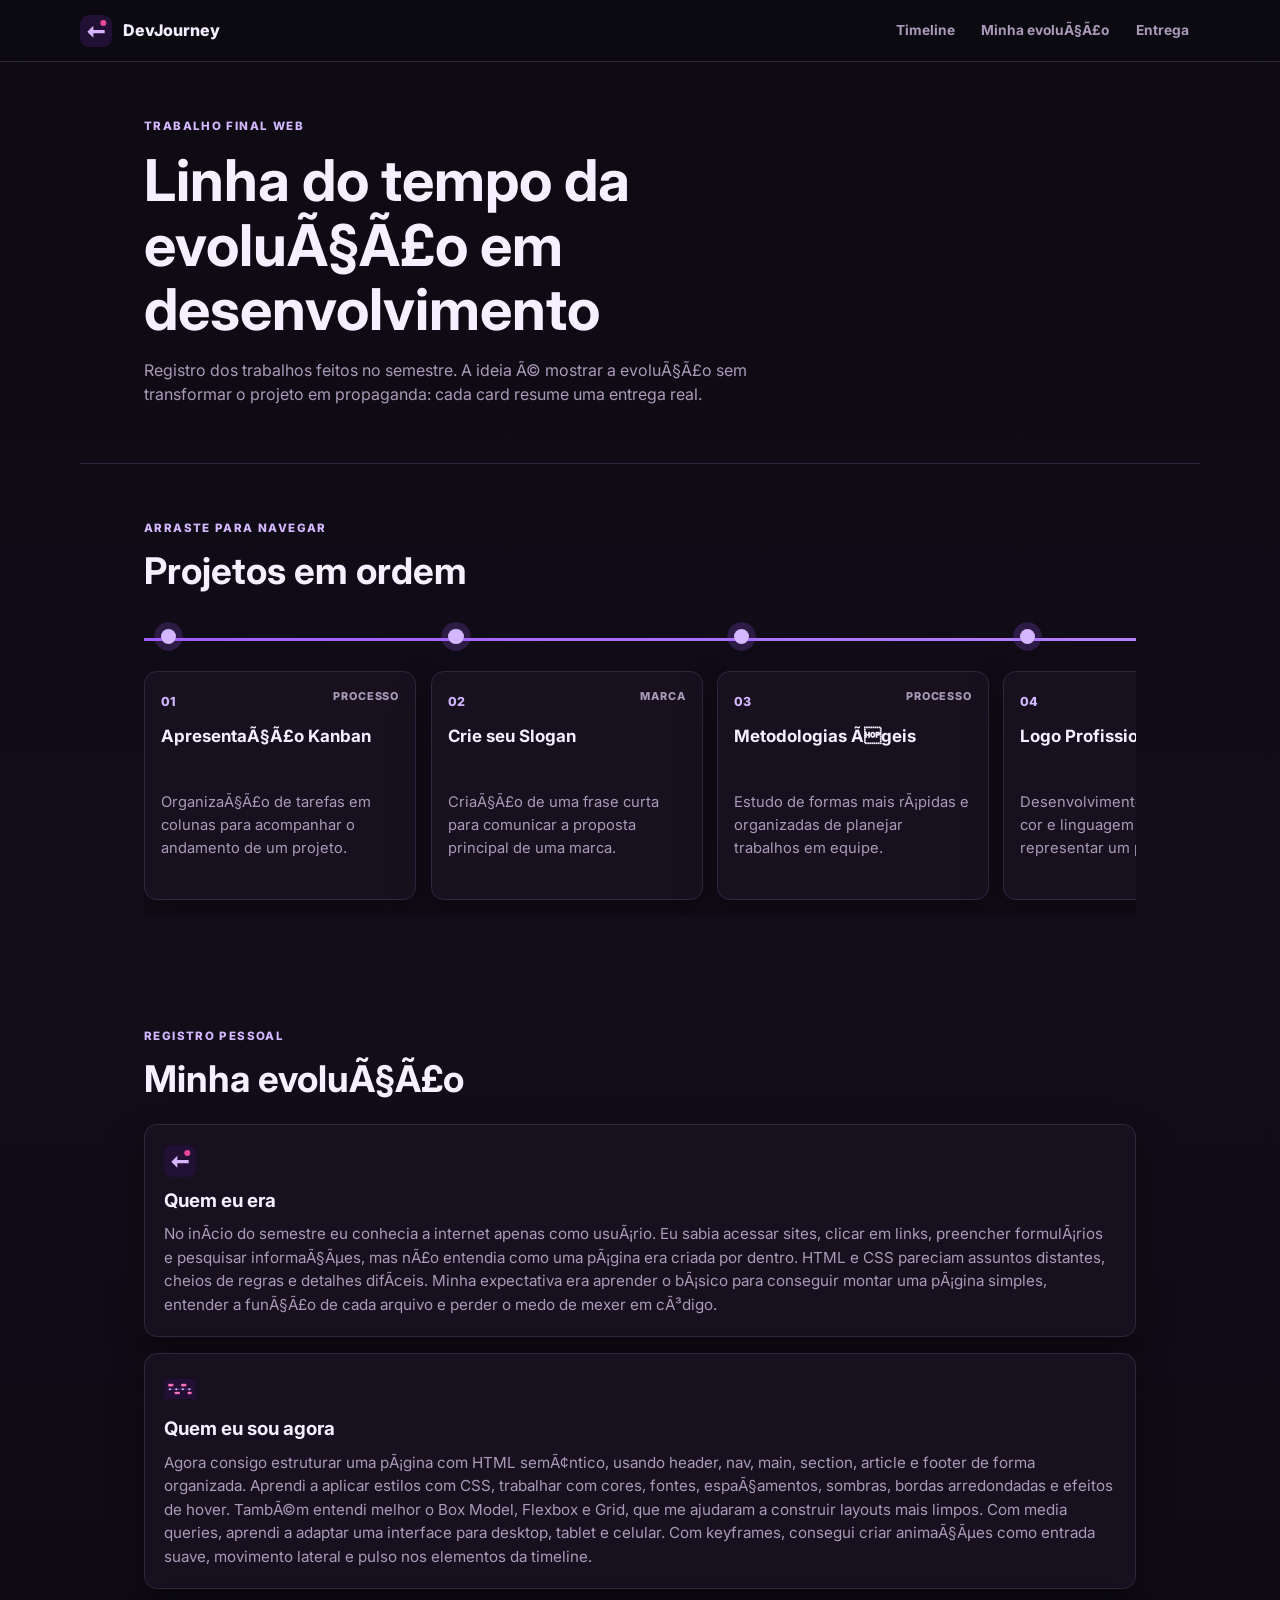
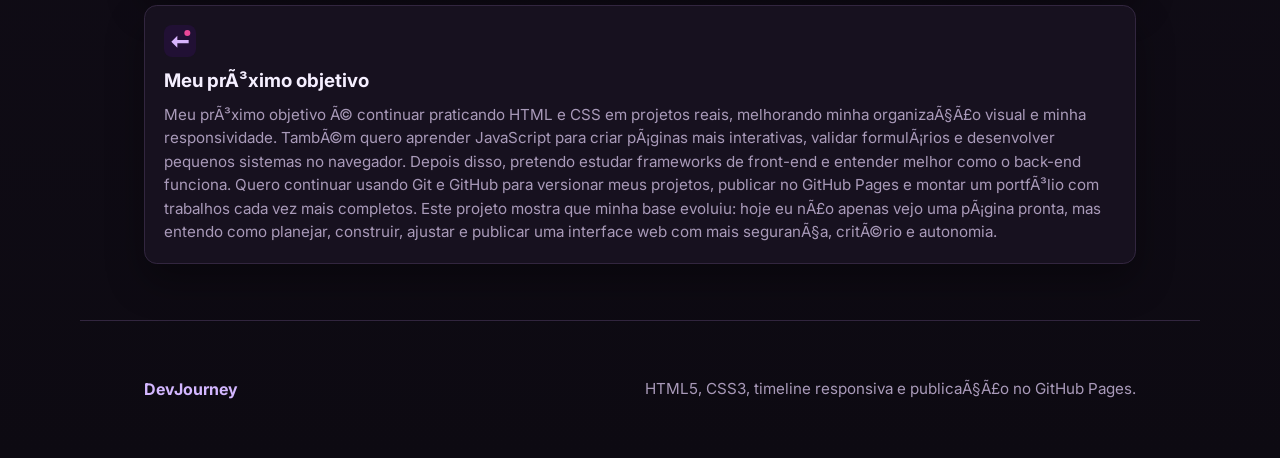
==== index.html @ 275f8f78 "Primeiro commit. Outros 25+ commits foram perdidos por problemas com repositório anterior." ====
﻿<!DOCTYPE html>
<html lang="pt-BR">
<head>
  <meta charset="UTF-8">
  <meta name="viewport" content="width=device-width, initial-scale=1.0">
  <title>DevJourney | Linha do Tempo</title>
  <link rel="icon" href="images/logo.svg">
  <link rel="preconnect" href="https://fonts.googleapis.com">
  <link rel="preconnect" href="https://fonts.gstatic.com" crossorigin>
  <link href="https://fonts.googleapis.com/css2?family=Inter:wght@400;500;600;700;800&display=swap" rel="stylesheet">
  <link rel="stylesheet" href="style.css">
</head>
<body>
  <header class="topo" id="inicio">
    <a class="marca" href="#inicio">
      <img src="images/logo.svg" alt="">
      <span>DevJourney</span>
    </a>

    <nav>
      <a href="#timeline">Timeline</a>
      <a href="#evolucao">Minha evoluÃ§Ã£o</a>
      <a href="#entrega">Entrega</a>
    </nav>
  </header>

  <main>
    <section class="abertura">
      <div>
        <p class="selo">Trabalho Final Web</p>
        <h1>Linha do tempo da evoluÃ§Ã£o em desenvolvimento</h1>
        <p>
          Registro dos trabalhos feitos no semestre. A ideia Ã© mostrar a evoluÃ§Ã£o
          sem transformar o projeto em propaganda: cada card resume uma entrega real.
        </p>
      </div>
    </section>

    <section id="timeline" class="secao">
      <div class="cabecalho-secao">
        <p class="selo">arraste para navegar</p>
        <h2>Projetos em ordem</h2>
      </div>

      <div class="trilha" aria-label="Linha do tempo do semestre">
        <article class="marco"><span>01</span><small>processo</small><h3>ApresentaÃ§Ã£o Kanban</h3><p>OrganizaÃ§Ã£o de tarefas em colunas para acompanhar o andamento de um projeto.</p></article>
        <article class="marco"><span>02</span><small>marca</small><h3>Crie seu Slogan</h3><p>CriaÃ§Ã£o de uma frase curta para comunicar a proposta principal de uma marca.</p></article>
        <article class="marco"><span>03</span><small>processo</small><h3>Metodologias Ãgeis</h3><p>Estudo de formas mais rÃ¡pidas e organizadas de planejar trabalhos em equipe.</p></article>
        <article class="marco"><span>04</span><small>identidade</small><h3>Logo Profissional</h3><p>Desenvolvimento de sÃ­mbolo, cor e linguagem visual para representar um projeto.</p></article>
        <article class="marco"><span>05</span><small>figma</small><h3>ApresentaÃ§Ã£o Figma</h3><p>ApresentaÃ§Ã£o do layout criado no Figma e das principais decisÃµes visuais.</p></article>
        <article class="marco"><span>06</span><small>protÃ³tipo</small><h3>ProtÃ³tipo de Alta Fidelidade</h3><p>CriaÃ§Ã£o de telas prÃ³ximas do resultado final, com visual e navegaÃ§Ã£o definidos.</p></article>
        <article class="marco"><span>07</span><small>html</small><h3>Primeira PÃ¡gina HTML</h3><p>Primeira estrutura de pÃ¡gina usando tags, textos, links e organizaÃ§Ã£o semÃ¢ntica.</p></article>
        <article class="marco"><span>08</span><small>css</small><h3>PÃ¡gina HTML & CSS</h3><p>AplicaÃ§Ã£o de estilos para transformar uma estrutura simples em interface visual.</p></article>
        <article class="marco"><span>09</span><small>git</small><h3>Versionamento HTML & CSS</h3><p>Uso de Git e GitHub para salvar versÃµes, organizar alteraÃ§Ãµes e publicar cÃ³digo.</p></article>
        <article class="marco"><span>10</span><small>layout</small><h3>Flexbox e Grid</h3><p>ConstruÃ§Ã£o de layouts com alinhamento, colunas, linhas e distribuiÃ§Ã£o de elementos.</p></article>
        <article class="marco"><span>11</span><small>animaÃ§Ã£o</small><h3>IntroduÃ§Ã£o aos Keyframes</h3><p>Primeiras animaÃ§Ãµes em CSS, controlando movimento e mudanÃ§a de estado.</p></article>
        <article class="marco"><span>12</span><small>animaÃ§Ã£o</small><h3>Keyframes 2</h3><p>Aprofundamento das animaÃ§Ãµes para deixar a interface mais dinÃ¢mica.</p></article>
        <article class="marco destaque"><span>13</span><small>responsivo</small><h3>Google Fonts, VariÃ¡veis CSS e Media Queries</h3><p>Projeto responsivo com fontes externas, variÃ¡veis de cor e adaptaÃ§Ã£o para telas diferentes.</p></article>
        <article class="marco"><span>14</span><small>prÃ¡tica</small><h3>Projeto Complementar HTML e CSS</h3><p>PrÃ¡tica extra para reforÃ§ar estrutura, organizaÃ§Ã£o visual e responsividade.</p></article>
        <article class="marco"><span>15</span><small>grupo</small><h3>Viagem dos Sonhos</h3><p>Site em equipe com pÃ¡ginas integradas, branches, GitHub e publicaÃ§Ã£o online.</p></article>
        <article class="marco"><span>16</span><small>ux/ui</small><h3>App de MÃºsica</h3><p>ProtÃ³tipo de baixa fidelidade com telas, fluxo de navegaÃ§Ã£o e identidade visual.</p></article>
        <article class="marco"><span>17</span><small>cliente</small><h3>PÃ¡gina do Cliente</h3><p>CriaÃ§Ã£o de uma pÃ¡gina pensando na identidade visual e na necessidade de um cliente.</p></article>
      </div>
    </section>

    <section id="evolucao" class="secao">
      <div class="cabecalho-secao">
        <p class="selo">registro pessoal</p>
        <h2>Minha evoluÃ§Ã£o</h2>
      </div>

      <div class="evolucao">
        <article>
          <img src="images/logo.svg" alt="">
          <h3>Quem eu era</h3>
          <p>
            No inÃ­cio do semestre eu conhecia a internet apenas como usuÃ¡rio. Eu sabia acessar sites,
            clicar em links, preencher formulÃ¡rios e pesquisar informaÃ§Ãµes, mas nÃ£o entendia como uma
            pÃ¡gina era criada por dentro. HTML e CSS pareciam assuntos distantes, cheios de regras e
            detalhes difÃ­ceis. Minha expectativa era aprender o bÃ¡sico para conseguir montar uma pÃ¡gina
            simples, entender a funÃ§Ã£o de cada arquivo e perder o medo de mexer em cÃ³digo.
          </p>
        </article>

        <article>
          <img src="images/timeline.svg" alt="">
          <h3>Quem eu sou agora</h3>
          <p>
            Agora consigo estruturar uma pÃ¡gina com HTML semÃ¢ntico, usando header, nav, main, section,
            article e footer de forma organizada. Aprendi a aplicar estilos com CSS, trabalhar com cores,
            fontes, espaÃ§amentos, sombras, bordas arredondadas e efeitos de hover. TambÃ©m entendi melhor
            o Box Model, Flexbox e Grid, que me ajudaram a construir layouts mais limpos. Com media queries,
            aprendi a adaptar uma interface para desktop, tablet e celular. Com keyframes, consegui criar
            animaÃ§Ãµes como entrada suave, movimento lateral e pulso nos elementos da timeline.
          </p>
        </article>

        <article>
          <img src="images/logo.svg" alt="">
          <h3>Meu prÃ³ximo objetivo</h3>
          <p>
            Meu prÃ³ximo objetivo Ã© continuar praticando HTML e CSS em projetos reais, melhorando minha
            organizaÃ§Ã£o visual e minha responsividade. TambÃ©m quero aprender JavaScript para criar pÃ¡ginas
            mais interativas, validar formulÃ¡rios e desenvolver pequenos sistemas no navegador. Depois
            disso, pretendo estudar frameworks de front-end e entender melhor como o back-end funciona.
            Quero continuar usando Git e GitHub para versionar meus projetos, publicar no GitHub Pages e
            montar um portfÃ³lio com trabalhos cada vez mais completos. Este projeto mostra que minha base
            evoluiu: hoje eu nÃ£o apenas vejo uma pÃ¡gina pronta, mas entendo como planejar, construir,
            ajustar e publicar uma interface web com mais seguranÃ§a, critÃ©rio e autonomia.
          </p>
        </article>
      </div>
    </section>
  </main>

  <footer id="entrega">
    <strong>DevJourney</strong>
    <span>HTML5, CSS3, timeline responsiva e publicaÃ§Ã£o no GitHub Pages.</span>
  </footer>
</body>
</html>
---- style.css ----
:root {
  --fundo: #0d0a12;
  --painel: #17111f;
  --painel-2: #1f1729;
  --borda: #32263f;
  --texto: #f5efff;
  --fraco: #a99ab9;
  --roxo: #9f5cff;
  --lilas: #d3b7ff;
  --rosa: #d94c91;
  --sombra: 0 18px 38px #00000055;
  --largura: 1120px;
}

* {
  box-sizing: border-box;
  margin: 0;
  padding: 0;
}

html {
  scroll-behavior: smooth;
}

body {
  background: linear-gradient(180deg, #0d0a12, #120d19 45%, #0d0a12);
  color: var(--texto);
  font-family: Inter, Arial, sans-serif;
  line-height: 1.55;
}

img {
  display: block;
  max-width: 100%;
}

a {
  color: inherit;
  text-decoration: none;
}

.topo {
  position: sticky;
  top: 0;
  z-index: 20;
  display: flex;
  justify-content: space-between;
  align-items: center;
  gap: 1rem;
  padding: .8rem max(5vw, calc((100vw - var(--largura)) / 2));
  background: #0d0a12e6;
  border-bottom: 1px solid var(--borda);
  backdrop-filter: blur(12px);
}

.marca,
nav {
  display: flex;
  align-items: center;
}

.marca {
  gap: .7rem;
  font-weight: 800;
}

.marca img {
  width: 2rem;
  border-radius: .55rem;
}

nav {
  gap: .25rem;
}

nav a {
  color: var(--fraco);
  font-size: .86rem;
  font-weight: 700;
  padding: .45rem .7rem;
  border-radius: .55rem;
}

nav a:hover {
  color: var(--texto);
  background: var(--painel-2);
}

.abertura,
.secao,
footer {
  max-width: var(--largura);
  margin: 0 auto;
  padding: 3.5rem 5vw;
}

.abertura {
  border-bottom: 1px solid var(--borda);
}

.selo {
  color: var(--lilas);
  font-size: .72rem;
  font-weight: 800;
  letter-spacing: .12em;
  text-transform: uppercase;
  margin-bottom: .75rem;
}

h1,
h2,
h3 {
  line-height: 1.12;
}

h1 {
  max-width: 14ch;
  font-size: clamp(2rem, 4.5vw, 3.6rem);
  margin-bottom: 1rem;
  animation: entrar-lado .65s ease both;
}

h2 {
  font-size: clamp(1.6rem, 3vw, 2.3rem);
}

.abertura p:not(.selo) {
  max-width: 40rem;
  color: var(--fraco);
  animation: entrar-baixo .7s ease .1s both;
}

.cabecalho-secao {
  margin-bottom: 1.6rem;
}

.trilha {
  --cards: 17;
  --card: 17rem;
  --gap: .9rem;
  position: relative;
  display: grid;
  grid-auto-flow: column;
  grid-auto-columns: var(--card);
  gap: var(--gap);
  overflow-x: auto;
  padding: 3.4rem .2rem 1rem;
  scroll-snap-type: x mandatory;
  scrollbar-color: var(--roxo) #21182b;
}

.trilha::before {
  content: "";
  position: absolute;
  top: 1.35rem;
  left: 0;
  width: calc(var(--cards) * var(--card) + (var(--cards) - 1) * var(--gap));
  height: 3px;
  border-radius: 99px;
  background: linear-gradient(90deg, var(--roxo), var(--lilas), var(--rosa));
  animation: revelar-linha 1s ease both;
}

.marco {
  position: relative;
  min-height: 13.5rem;
  padding: 1rem;
  background: var(--painel);
  border: 1px solid var(--borda);
  border-radius: .8rem;
  box-shadow: var(--sombra);
  scroll-snap-align: start;
  transition: transform .2s ease, border-color .2s ease, background .2s ease;
  animation: entrar-baixo .55s ease both;
}

.marco::before {
  content: "";
  position: absolute;
  top: -2.72rem;
  left: 1rem;
  width: .95rem;
  height: .95rem;
  border-radius: 50%;
  background: var(--lilas);
  box-shadow: 0 0 0 .42rem #9f5cff33;
  animation: pulso 2s ease-in-out infinite;
}

.marco:hover {
  transform: translateY(-.28rem);
  border-color: #68458f;
  background: var(--painel-2);
}

.marco span {
  color: var(--lilas);
  font-size: .78rem;
  font-weight: 800;
}

.marco small {
  float: right;
  color: var(--fraco);
  font-size: .68rem;
  font-weight: 800;
  letter-spacing: .08em;
  text-transform: uppercase;
}

.marco h3 {
  clear: both;
  min-height: 3.25rem;
  margin: .85rem 0 .8rem;
  font-size: 1.06rem;
}

.marco p {
  color: var(--fraco);
  font-size: .92rem;
}

.destaque {
  background: #231735;
  border-color: #68458f;
}

.evolucao {
  display: grid;
  gap: 1rem;
}

.evolucao article {
  background: var(--painel);
  border: 1px solid var(--borda);
  border-radius: .8rem;
  padding: 1.2rem;
  box-shadow: var(--sombra);
  transition: transform .2s ease, border-color .2s ease;
}

.evolucao article:hover {
  transform: translateY(-.25rem);
  border-color: #68458f;
}

.evolucao img {
  width: 2rem;
  height: 2rem;
  object-fit: contain;
  margin-bottom: .9rem;
}

.evolucao h3 {
  margin-bottom: .65rem;
}

.evolucao p,
footer span {
  color: var(--fraco);
  font-size: .95rem;
}

footer {
  display: flex;
  justify-content: space-between;
  gap: 1rem;
  border-top: 1px solid var(--borda);
}

footer strong {
  color: var(--lilas);
}

@keyframes entrar-baixo {
  from {
    opacity: 0;
    transform: translateY(.8rem);
  }
}

@keyframes entrar-lado {
  from {
    opacity: 0;
    transform: translateX(-1rem);
  }
}

@keyframes revelar-linha {
  from {
    transform: scaleX(0);
    transform-origin: left;
  }
}

@keyframes pulso {
  50% {
    box-shadow: 0 0 0 .72rem #9f5cff12;
  }
}

@media (max-width: 1023px) {
  .trilha {
    --card: 16rem;
  }
}

@media (max-width: 767px) {
  .topo {
    align-items: flex-start;
    flex-direction: column;
  }

  nav {
    flex-wrap: wrap;
  }

  .abertura,
  .secao,
  footer {
    padding: 2.8rem 5vw;
  }

  footer {
    flex-direction: column;
  }

  .trilha {
    --card: 82vw;
  }
}
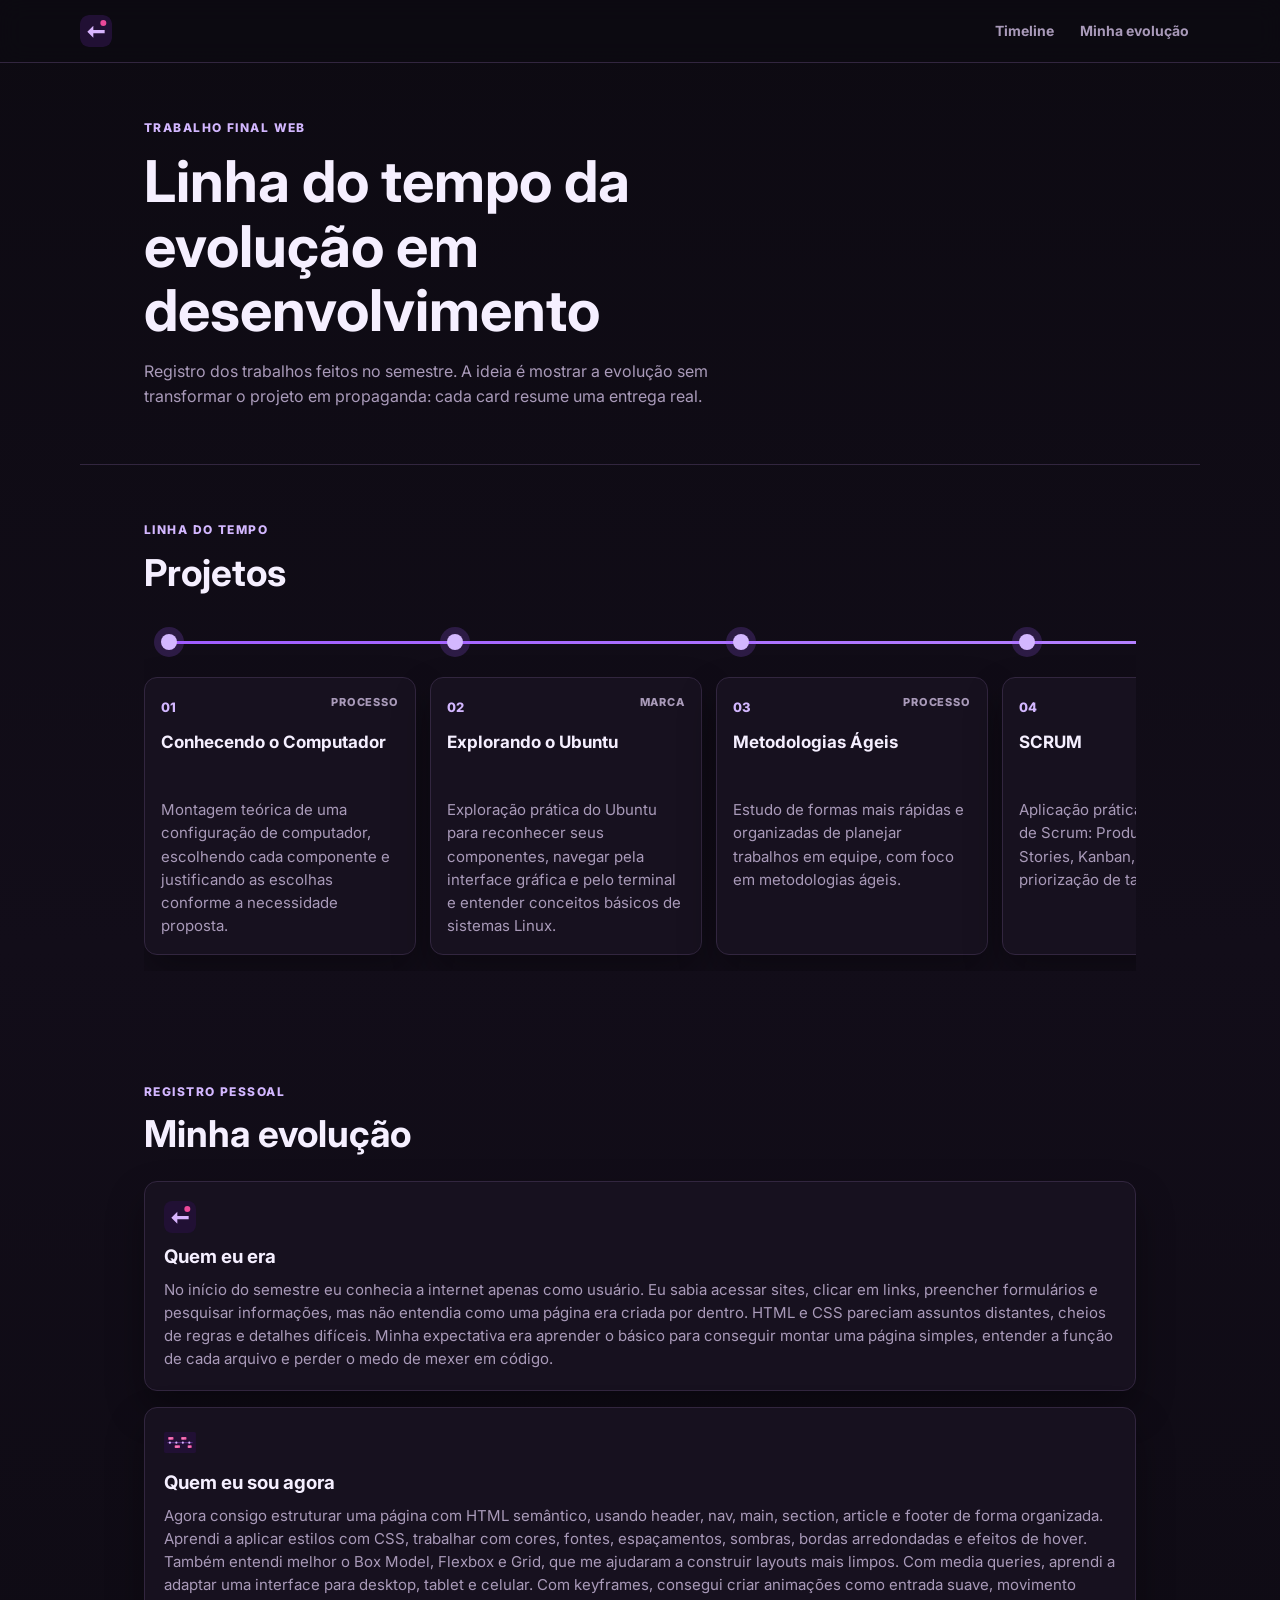
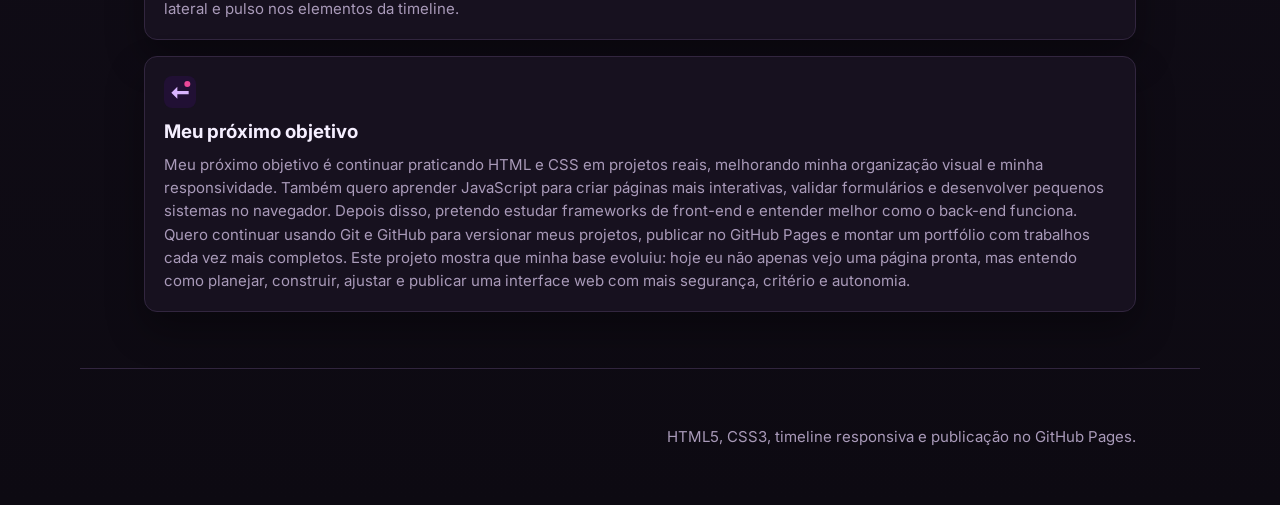
==== commit 3552e297: "first commit" ====
--- a/index.html
+++ b/index.html
@@ -1,122 +1,267 @@
-﻿<!DOCTYPE html>
+﻿<!doctype html>
 <html lang="pt-BR">
-<head>
-  <meta charset="UTF-8">
-  <meta name="viewport" content="width=device-width, initial-scale=1.0">
-  <title>DevJourney | Linha do Tempo</title>
-  <link rel="icon" href="images/logo.svg">
-  <link rel="preconnect" href="https://fonts.googleapis.com">
-  <link rel="preconnect" href="https://fonts.gstatic.com" crossorigin>
-  <link href="https://fonts.googleapis.com/css2?family=Inter:wght@400;500;600;700;800&display=swap" rel="stylesheet">
-  <link rel="stylesheet" href="style.css">
-</head>
-<body>
-  <header class="topo" id="inicio">
-    <a class="marca" href="#inicio">
-      <img src="images/logo.svg" alt="">
-      <span>DevJourney</span>
-    </a>
-
-    <nav>
-      <a href="#timeline">Timeline</a>
-      <a href="#evolucao">Minha evoluÃ§Ã£o</a>
-      <a href="#entrega">Entrega</a>
-    </nav>
-  </header>
-
-  <main>
-    <section class="abertura">
-      <div>
-        <p class="selo">Trabalho Final Web</p>
-        <h1>Linha do tempo da evoluÃ§Ã£o em desenvolvimento</h1>
-        <p>
-          Registro dos trabalhos feitos no semestre. A ideia Ã© mostrar a evoluÃ§Ã£o
-          sem transformar o projeto em propaganda: cada card resume uma entrega real.
-        </p>
-      </div>
-    </section>
-
-    <section id="timeline" class="secao">
-      <div class="cabecalho-secao">
-        <p class="selo">arraste para navegar</p>
-        <h2>Projetos em ordem</h2>
-      </div>
-
-      <div class="trilha" aria-label="Linha do tempo do semestre">
-        <article class="marco"><span>01</span><small>processo</small><h3>ApresentaÃ§Ã£o Kanban</h3><p>OrganizaÃ§Ã£o de tarefas em colunas para acompanhar o andamento de um projeto.</p></article>
-        <article class="marco"><span>02</span><small>marca</small><h3>Crie seu Slogan</h3><p>CriaÃ§Ã£o de uma frase curta para comunicar a proposta principal de uma marca.</p></article>
-        <article class="marco"><span>03</span><small>processo</small><h3>Metodologias Ãgeis</h3><p>Estudo de formas mais rÃ¡pidas e organizadas de planejar trabalhos em equipe.</p></article>
-        <article class="marco"><span>04</span><small>identidade</small><h3>Logo Profissional</h3><p>Desenvolvimento de sÃ­mbolo, cor e linguagem visual para representar um projeto.</p></article>
-        <article class="marco"><span>05</span><small>figma</small><h3>ApresentaÃ§Ã£o Figma</h3><p>ApresentaÃ§Ã£o do layout criado no Figma e das principais decisÃµes visuais.</p></article>
-        <article class="marco"><span>06</span><small>protÃ³tipo</small><h3>ProtÃ³tipo de Alta Fidelidade</h3><p>CriaÃ§Ã£o de telas prÃ³ximas do resultado final, com visual e navegaÃ§Ã£o definidos.</p></article>
-        <article class="marco"><span>07</span><small>html</small><h3>Primeira PÃ¡gina HTML</h3><p>Primeira estrutura de pÃ¡gina usando tags, textos, links e organizaÃ§Ã£o semÃ¢ntica.</p></article>
-        <article class="marco"><span>08</span><small>css</small><h3>PÃ¡gina HTML & CSS</h3><p>AplicaÃ§Ã£o de estilos para transformar uma estrutura simples em interface visual.</p></article>
-        <article class="marco"><span>09</span><small>git</small><h3>Versionamento HTML & CSS</h3><p>Uso de Git e GitHub para salvar versÃµes, organizar alteraÃ§Ãµes e publicar cÃ³digo.</p></article>
-        <article class="marco"><span>10</span><small>layout</small><h3>Flexbox e Grid</h3><p>ConstruÃ§Ã£o de layouts com alinhamento, colunas, linhas e distribuiÃ§Ã£o de elementos.</p></article>
-        <article class="marco"><span>11</span><small>animaÃ§Ã£o</small><h3>IntroduÃ§Ã£o aos Keyframes</h3><p>Primeiras animaÃ§Ãµes em CSS, controlando movimento e mudanÃ§a de estado.</p></article>
-        <article class="marco"><span>12</span><small>animaÃ§Ã£o</small><h3>Keyframes 2</h3><p>Aprofundamento das animaÃ§Ãµes para deixar a interface mais dinÃ¢mica.</p></article>
-        <article class="marco destaque"><span>13</span><small>responsivo</small><h3>Google Fonts, VariÃ¡veis CSS e Media Queries</h3><p>Projeto responsivo com fontes externas, variÃ¡veis de cor e adaptaÃ§Ã£o para telas diferentes.</p></article>
-        <article class="marco"><span>14</span><small>prÃ¡tica</small><h3>Projeto Complementar HTML e CSS</h3><p>PrÃ¡tica extra para reforÃ§ar estrutura, organizaÃ§Ã£o visual e responsividade.</p></article>
-        <article class="marco"><span>15</span><small>grupo</small><h3>Viagem dos Sonhos</h3><p>Site em equipe com pÃ¡ginas integradas, branches, GitHub e publicaÃ§Ã£o online.</p></article>
-        <article class="marco"><span>16</span><small>ux/ui</small><h3>App de MÃºsica</h3><p>ProtÃ³tipo de baixa fidelidade com telas, fluxo de navegaÃ§Ã£o e identidade visual.</p></article>
-        <article class="marco"><span>17</span><small>cliente</small><h3>PÃ¡gina do Cliente</h3><p>CriaÃ§Ã£o de uma pÃ¡gina pensando na identidade visual e na necessidade de um cliente.</p></article>
-      </div>
-    </section>
-
-    <section id="evolucao" class="secao">
-      <div class="cabecalho-secao">
-        <p class="selo">registro pessoal</p>
-        <h2>Minha evoluÃ§Ã£o</h2>
-      </div>
-
-      <div class="evolucao">
-        <article>
-          <img src="images/logo.svg" alt="">
-          <h3>Quem eu era</h3>
+  <head>
+    <meta charset="UTF-8" />
+    <meta name="viewport" content="width=device-width, initial-scale=1.0" />
+    <title>Linha do Tempo</title>
+    <link
+      href="https://fonts.googleapis.com/css2?family=Inter:wght@400;500;600;700;800&display=swap"
+      rel="stylesheet"
+    />
+    <link rel="stylesheet" href="style.css" />
+  </head>
+  <body>
+    <header class="barratopo" id="inicio">
+      <a class="logomarca" href="#inicio">
+        <img src="images/logo.svg" alt="" />
+        <span></span>
+      </a>
+
+      <nav class="navegacaotopo">
+        <a href="#timeline">Timeline</a>
+        <a href="#evolucao">Minha evolução</a>
+      </nav>
+    </header>
+
+    <main>
+      <section class="secaoabertura">
+        <div class="conteudoapertura">
+          <p class="etiqueta">Trabalho Final Web</p>
+          <h1>Linha do tempo da evolução em desenvolvimento</h1>
           <p>
-            No inÃ­cio do semestre eu conhecia a internet apenas como usuÃ¡rio. Eu sabia acessar sites,
-            clicar em links, preencher formulÃ¡rios e pesquisar informaÃ§Ãµes, mas nÃ£o entendia como uma
-            pÃ¡gina era criada por dentro. HTML e CSS pareciam assuntos distantes, cheios de regras e
-            detalhes difÃ­ceis. Minha expectativa era aprender o bÃ¡sico para conseguir montar uma pÃ¡gina
-            simples, entender a funÃ§Ã£o de cada arquivo e perder o medo de mexer em cÃ³digo.
+            Registro dos trabalhos feitos no semestre. A ideia é mostrar a
+            evolução sem transformar o projeto em propaganda: cada card resume
+            uma entrega real.
           </p>
-        </article>
-
-        <article>
-          <img src="images/timeline.svg" alt="">
-          <h3>Quem eu sou agora</h3>
-          <p>
-            Agora consigo estruturar uma pÃ¡gina com HTML semÃ¢ntico, usando header, nav, main, section,
-            article e footer de forma organizada. Aprendi a aplicar estilos com CSS, trabalhar com cores,
-            fontes, espaÃ§amentos, sombras, bordas arredondadas e efeitos de hover. TambÃ©m entendi melhor
-            o Box Model, Flexbox e Grid, que me ajudaram a construir layouts mais limpos. Com media queries,
-            aprendi a adaptar uma interface para desktop, tablet e celular. Com keyframes, consegui criar
-            animaÃ§Ãµes como entrada suave, movimento lateral e pulso nos elementos da timeline.
-          </p>
-        </article>
-
-        <article>
-          <img src="images/logo.svg" alt="">
-          <h3>Meu prÃ³ximo objetivo</h3>
-          <p>
-            Meu prÃ³ximo objetivo Ã© continuar praticando HTML e CSS em projetos reais, melhorando minha
-            organizaÃ§Ã£o visual e minha responsividade. TambÃ©m quero aprender JavaScript para criar pÃ¡ginas
-            mais interativas, validar formulÃ¡rios e desenvolver pequenos sistemas no navegador. Depois
-            disso, pretendo estudar frameworks de front-end e entender melhor como o back-end funciona.
-            Quero continuar usando Git e GitHub para versionar meus projetos, publicar no GitHub Pages e
-            montar um portfÃ³lio com trabalhos cada vez mais completos. Este projeto mostra que minha base
-            evoluiu: hoje eu nÃ£o apenas vejo uma pÃ¡gina pronta, mas entendo como planejar, construir,
-            ajustar e publicar uma interface web com mais seguranÃ§a, critÃ©rio e autonomia.
-          </p>
-        </article>
-      </div>
-    </section>
-  </main>
-
-  <footer id="entrega">
-    <strong>DevJourney</strong>
-    <span>HTML5, CSS3, timeline responsiva e publicaÃ§Ã£o no GitHub Pages.</span>
-  </footer>
-</body>
+        </div>
+      </section>
+
+      <section id="timeline" class="secaoconteudo">
+        <div class="cabecalhosecao">
+          <p class="etiqueta">Linha do tempo</p>
+          <h2>Projetos</h2>
+        </div>
+
+        <div class="trilhaprojetos">
+          <article class="cartaoprojeto">
+            <span>01</span><small>processo</small>
+            <h3>Conhecendo o Computador</h3>
+            <p>
+              Montagem teórica de uma configuração de computador, escolhendo
+              cada componente e justificando as escolhas conforme a necessidade
+              proposta.
+            </p>
+          </article>
+          <article class="cartaoprojeto">
+            <span>02</span><small>marca</small>
+            <h3>Explorando o Ubuntu</h3>
+            <p>
+              Exploração prática do Ubuntu para reconhecer seus componentes,
+              navegar pela interface gráfica e pelo terminal e entender
+              conceitos básicos de sistemas Linux.
+            </p>
+          </article>
+          <article class="cartaoprojeto">
+            <span>03</span><small>processo</small>
+            <h3>Metodologias Ágeis</h3>
+            <p>
+              Estudo de formas mais rápidas e organizadas de planejar trabalhos
+              em equipe, com foco em metodologias ágeis.
+            </p>
+          </article>
+          <article class="cartaoprojeto">
+            <span>04</span><small>identidade</small>
+            <h3>SCRUM</h3>
+            <p>
+              Aplicação prática dos conceitos de Scrum: Product Backlog, User
+              Stories, Kanban, Sprint e priorização de tarefas.
+            </p>
+          </article>
+          <article class="cartaoprojeto">
+            <span>05</span><small>Cores e Gestalt</small>
+            <h3>Cores e Gestalt</h3>
+            <p>
+              A partir da tipografia, dos arquétipos de Jung e da hierarquia
+              tipográfica, escolhi fontes e criei um slogan pessoal,
+              justificando as escolhas feitas.
+            </p>
+          </article>
+          <article class="cartaoprojeto">
+            <span>06</span><small>protótipo</small>
+            <h3>Identidade Visual do Cliente</h3>
+            <p>
+              Criação de uma identidade visual completa para um colega a partir
+              de um briefing, com logo, cores, tipografia e aplicações da marca,
+              depois trocando os papéis de cliente e designer.
+            </p>
+          </article>
+          <article class="cartaoprojeto">
+            <span>07</span><small>html</small>
+            <h3>Protótipo de Baixa fidelidade</h3>
+            <p>
+              Protótipo de baixa fidelidade para um app de música, aplicando
+              conceitos de UX e UI com identidade visual própria.
+            </p>
+          </article>
+          <article class="cartaoprojeto">
+            <span>08</span><small>css</small>
+            <h3>Figma - Protótipo de Alta Fidelidade</h3>
+            <p>
+              Aula prática sobre Figma para criar protótipos de alta fidelidade,
+              com cores, tipografia, ícones e interações próximas do produto
+              final.
+            </p>
+          </article>
+          <article class="cartaoprojeto">
+            <span>09</span><small>git</small>
+            <h3>Primeira Página HTML</h3>
+            <p>
+              Simulação de um desafio na empresa fictícia TechStart Solutions:
+              criar a estrutura base de uma página institucional usando apenas
+              HTML puro.
+            </p>
+          </article>
+          <article class="cartaoprojeto">
+            <span>10</span><small>layout</small>
+            <h3>Página Projetos e Contatos</h3>
+            <p>
+              Criação de uma página pessoal para apresentar meus projetos e meu
+              contato.
+            </p>
+          </article>
+          <article class="cartaoprojeto">
+            <span>11</span><small>animação</small>
+            <h3>HTML & CSS e Versionamento</h3>
+            <p>
+              Criação de uma página HTML autoral sobre música, publicada no
+              GitHub usando linha de comando e repositório remoto.
+            </p>
+          </article>
+          <article class="cartaoprojeto">
+            <span>12</span><small>animação</small>
+            <h3>manipulação de imagens utilizando Flexbox e Grid.</h3>
+            <p>
+              Desenvolvimento de uma página com HTML e CSS externo, aplicando
+              Flexbox, Grid e manipulação de imagens.
+            </p>
+          </article>
+          <article class="cartaoprojeto cartaodestaque">
+            <span>13</span><small>responsivo</small>
+            <h3>Viagem dos Sonhos</h3>
+            <p>
+              Projeto colaborativo "Viagens dos Sonhos", usando GitHub, branches
+              e GitHub Pages, onde cada integrante criou sua própria página
+              dentro de um site único.
+            </p>
+          </article>
+          <article class="cartaoprojeto">
+            <span>14</span><small>prática</small>
+            <h3>Secretaria Digital - Senai</h3>
+            <p>
+              Projeto colaborativo de tema livre, com GitHub, branches e GitHub
+              Pages; o tema escolhido pelo grupo foi Secretaria Digital.
+            </p>
+          </article>
+          <article class="cartaoprojeto">
+            <span>15</span><small>grupo</small>
+            <h3>Motion Studio</h3>
+            <p>
+              Aula sobre animações em CSS com @keyframes, explorando movimento,
+              cores e a criação de um carrossel feito só com CSS.
+            </p>
+          </article>
+          <article class="cartaoprojeto">
+            <span>16</span><small>ux/ui</small>
+            <h3>Porsche</h3>
+            <p>
+              Atividade prática de CSS Keyframes e animações avançadas, criando
+              uma interface animada com tema Porsche.
+            </p>
+          </article>
+          <article class="cartaoprojeto">
+            <span>17</span><small>cliente</small>
+            <h3>Oscorp Industries</h3>
+            <p>
+              Aula prática sobre Google Fonts e variáveis CSS, aplicando o
+              conteúdo em uma página com tema Oscorp Industries.
+            </p>
+          </article>
+          <article class="cartaoprojeto cartaoatual">
+            <span>18</span><small>cliente</small>
+            <h3>Projeto Final</h3>
+            <p>
+              Criar uma página web responsiva e animada em formato de timeline,
+              usando apenas HTML5 e CSS3, mostrando a evolução no curso de
+              Desenvolvimento Web ao longo do semestre.
+            </p>
+          </article>
+        </div>
+      </section>
+
+      <section id="evolucao" class="secaoconteudo">
+        <div class="cabecalhosecao">
+          <p class="etiqueta">registro pessoal</p>
+          <h2>Minha evolução</h2>
+        </div>
+
+        <div class="areaevolucao">
+          <article class="painelevolucao">
+            <img src="images/logo.svg" alt="" />
+            <h3>Quem eu era</h3>
+            <p>
+              No início do semestre eu conhecia a internet apenas como usuário.
+              Eu sabia acessar sites, clicar em links, preencher formulários e
+              pesquisar informações, mas não entendia como uma página era criada
+              por dentro. HTML e CSS pareciam assuntos distantes, cheios de
+              regras e detalhes difíceis. Minha expectativa era aprender o
+              básico para conseguir montar uma página simples, entender a função
+              de cada arquivo e perder o medo de mexer em código.
+            </p>
+          </article>
+
+          <article class="painelevolucao">
+            <img src="images/timeline.svg" alt="" />
+            <h3>Quem eu sou agora</h3>
+            <p>
+              Agora consigo estruturar uma página com HTML semântico, usando
+              header, nav, main, section, article e footer de forma organizada.
+              Aprendi a aplicar estilos com CSS, trabalhar com cores, fontes,
+              espaçamentos, sombras, bordas arredondadas e efeitos de hover.
+              Também entendi melhor o Box Model, Flexbox e Grid, que me ajudaram
+              a construir layouts mais limpos. Com media queries, aprendi a
+              adaptar uma interface para desktop, tablet e celular. Com
+              keyframes, consegui criar animações como entrada suave, movimento
+              lateral e pulso nos elementos da timeline.
+            </p>
+          </article>
+
+          <article class="painelevolucao">
+            <img src="images/logo.svg" alt="" />
+            <h3>Meu próximo objetivo</h3>
+            <p>
+              Meu próximo objetivo é continuar praticando HTML e CSS em projetos
+              reais, melhorando minha organização visual e minha responsividade.
+              Também quero aprender JavaScript para criar páginas mais
+              interativas, validar formulários e desenvolver pequenos sistemas
+              no navegador. Depois disso, pretendo estudar frameworks de
+              front-end e entender melhor como o back-end funciona. Quero
+              continuar usando Git e GitHub para versionar meus projetos,
+              publicar no GitHub Pages e montar um portfólio com trabalhos cada
+              vez mais completos. Este projeto mostra que minha base evoluiu:
+              hoje eu não apenas vejo uma página pronta, mas entendo como
+              planejar, construir, ajustar e publicar uma interface web com mais
+              segurança, critério e autonomia.
+            </p>
+          </article>
+        </div>
+      </section>
+    </main>
+
+    <footer class="rodape">
+      <strong></strong>
+      <span
+        >HTML5, CSS3, timeline responsiva e publicação no GitHub Pages.</span
+      >
+    </footer>
+  </body>
 </html>
-
--- a/style.css
+++ b/style.css
@@ -39,72 +39,72 @@
   text-decoration: none;
 }
 
-.topo {
+.barratopo {
   position: sticky;
   top: 0;
   z-index: 20;
   display: flex;
   justify-content: space-between;
   align-items: center;
-  gap: 1rem;
-  padding: .8rem max(5vw, calc((100vw - var(--largura)) / 2));
+  gap: 16px;
+  padding: 13px max(72px, calc((100vw - var(--largura)) / 2));
   background: #0d0a12e6;
   border-bottom: 1px solid var(--borda);
   backdrop-filter: blur(12px);
 }
 
-.marca,
-nav {
+.logomarca,
+.navegacaotopo {
   display: flex;
   align-items: center;
 }
 
-.marca {
-  gap: .7rem;
-  font-weight: 800;
-}
-
-.marca img {
-  width: 2rem;
-  border-radius: .55rem;
-}
-
-nav {
-  gap: .25rem;
-}
-
-nav a {
-  color: var(--fraco);
-  font-size: .86rem;
+.logomarca {
+  gap: 11px;
+  font-weight: 800;
+}
+
+.logomarca img {
+  width: 32px;
+  border-radius: 9px;
+}
+
+.navegacaotopo {
+  gap: 4px;
+}
+
+.navegacaotopo a {
+  color: var(--fraco);
+  font-size: 14px;
   font-weight: 700;
-  padding: .45rem .7rem;
-  border-radius: .55rem;
-}
-
-nav a:hover {
+  padding: 7px 11px;
+  border-radius: 9px;
+}
+
+.navegacaotopo a:hover {
   color: var(--texto);
   background: var(--painel-2);
 }
 
-.abertura,
-.secao,
-footer {
+.secaoabertura,
+.secaoconteudo,
+.rodape {
   max-width: var(--largura);
   margin: 0 auto;
-  padding: 3.5rem 5vw;
-}
-
-.abertura {
+  padding: 56px 5vw;
+}
+
+.secaoabertura {
   border-bottom: 1px solid var(--borda);
 }
 
-.selo {
+.etiqueta {
   color: var(--lilas);
-  font-size: .72rem;
-  font-weight: 800;
-  letter-spacing: .12em;
+  font-size: 12px;
+  font-weight: 800;
+  letter-spacing: 0.12em;
   text-transform: uppercase;
-  margin-bottom: .75rem;
+  margin-bottom: 12px;
 }
 
 h1,
@@ -115,217 +115,243 @@
 
 h1 {
   max-width: 14ch;
-  font-size: clamp(2rem, 4.5vw, 3.6rem);
-  margin-bottom: 1rem;
-  animation: entrar-lado .65s ease both;
+  font-size: clamp(32px, 4.5vw, 58px);
+  margin-bottom: 16px;
+  animation: entrar-lado 0.65s ease both;
 }
 
 h2 {
-  font-size: clamp(1.6rem, 3vw, 2.3rem);
-}
-
-.abertura p:not(.selo) {
-  max-width: 40rem;
-  color: var(--fraco);
-  animation: entrar-baixo .7s ease .1s both;
-}
-
-.cabecalho-secao {
-  margin-bottom: 1.6rem;
-}
-
-.trilha {
-  --cards: 17;
-  --card: 17rem;
-  --gap: .9rem;
+  font-size: clamp(26px, 3vw, 37px);
+}
+
+.secaoabertura p:not(.etiqueta) {
+  max-width: 640px;
+  color: var(--fraco);
+  animation: entrar-baixo 0.7s ease 0.1s both;
+}
+
+.cabecalhosecao {
+  margin-bottom: 26px;
+}
+
+.trilhaprojetos {
+  --cards: 18;
+  --card: 272px;
+  --gap: 14px;
+  --ponto: 8px;
   position: relative;
   display: grid;
   grid-auto-flow: column;
   grid-auto-columns: var(--card);
   gap: var(--gap);
   overflow-x: auto;
-  padding: 3.4rem .2rem 1rem;
+  padding: 58px 3px 16px;
   scroll-snap-type: x mandatory;
   scrollbar-color: var(--roxo) #21182b;
 }
 
-.trilha::before {
+.trilhaprojetos::before {
   content: "";
   position: absolute;
-  top: 1.35rem;
-  left: 0;
-  width: calc(var(--cards) * var(--card) + (var(--cards) - 1) * var(--gap));
+  top: 22px;
+  left: calc(3px + 16px + var(--ponto));
+  width: calc((var(--cards) - 1) * (var(--card) + var(--gap)));
   height: 3px;
   border-radius: 99px;
   background: linear-gradient(90deg, var(--roxo), var(--lilas), var(--rosa));
-  animation: revelar-linha 1s ease both;
-}
-
-.marco {
+  animation:
+    revelar-linha 7s ease both,
+    entrar-baixo 0.55s ease both;
+}
+
+.cartaoprojeto {
   position: relative;
-  min-height: 13.5rem;
-  padding: 1rem;
+  min-height: 216px;
+  padding: 16px;
   background: var(--painel);
   border: 1px solid var(--borda);
-  border-radius: .8rem;
+  border-radius: 13px;
   box-shadow: var(--sombra);
   scroll-snap-align: start;
-  transition: transform .2s ease, border-color .2s ease, background .2s ease;
-  animation: entrar-baixo .55s ease both;
-}
-
-.marco::before {
+  transition:
+    transform 0.2s ease,
+    border-color 0.2s ease,
+    background 0.2s ease;
+  animation: entrar-baixo 0.55s ease both;
+}
+
+.cartaoprojeto::before {
   content: "";
   position: absolute;
-  top: -2.72rem;
-  left: 1rem;
-  width: .95rem;
-  height: .95rem;
+  top: -44px;
+  left: 16px;
+  width: 16px;
+  height: 16px;
   border-radius: 50%;
   background: var(--lilas);
-  box-shadow: 0 0 0 .42rem #9f5cff33;
+  box-shadow: 0 0 0 7px #9f5cff33;
   animation: pulso 2s ease-in-out infinite;
 }
 
-.marco:hover {
-  transform: translateY(-.28rem);
+.cartaoprojeto:hover {
+  transform: translateY(-4px);
   border-color: #68458f;
   background: var(--painel-2);
 }
 
-.marco span {
+.cartaoprojeto span {
   color: var(--lilas);
-  font-size: .78rem;
-  font-weight: 800;
-}
-
-.marco small {
+  font-size: 13px;
+  font-weight: 800;
+}
+
+.cartaoprojeto small {
   float: right;
   color: var(--fraco);
-  font-size: .68rem;
-  font-weight: 800;
-  letter-spacing: .08em;
+  font-size: 11px;
+  font-weight: 800;
+  letter-spacing: 0.08em;
   text-transform: uppercase;
 }
 
-.marco h3 {
+.cartaoprojeto h3 {
   clear: both;
-  min-height: 3.25rem;
-  margin: .85rem 0 .8rem;
-  font-size: 1.06rem;
-}
-
-.marco p {
-  color: var(--fraco);
-  font-size: .92rem;
-}
-
-.destaque {
+  min-height: 52px;
+  margin: 14px 0 13px;
+  font-size: 17px;
+}
+
+.cartaoprojeto p {
+  color: var(--fraco);
+  font-size: 15px;
+}
+
+.cartaodestaque {
   background: #231735;
   border-color: #68458f;
 }
 
-.evolucao {
+.cartaoatual::before {
+  background: var(--rosa);
+  box-shadow: 0 0 0 7px #d94c9133;
+}
+
+.cartaoatual::after {
+  content: "AGORA";
+  position: absolute;
+  top: -47px;
+  left: calc(16px + var(--ponto) * 2 + 6px);
+  font-size: 10px;
+  font-weight: 800;
+  color: var(--rosa);
+  white-space: nowrap;
+}
+
+.areaevolucao {
   display: grid;
-  gap: 1rem;
-}
-
-.evolucao article {
+  gap: 16px;
+}
+
+.painelevolucao {
   background: var(--painel);
   border: 1px solid var(--borda);
-  border-radius: .8rem;
-  padding: 1.2rem;
+  border-radius: 13px;
+  padding: 19px;
   box-shadow: var(--sombra);
-  transition: transform .2s ease, border-color .2s ease;
-}
-
-.evolucao article:hover {
-  transform: translateY(-.25rem);
+  transition:
+    transform 0.2s ease,
+    border-color 0.2s ease;
+}
+
+.painelevolucao:hover {
+  transform: translateY(-4px);
   border-color: #68458f;
 }
 
-.evolucao img {
-  width: 2rem;
-  height: 2rem;
+.painelevolucao img {
+  width: 32px;
+  height: 32px;
   object-fit: contain;
-  margin-bottom: .9rem;
-}
-
-.evolucao h3 {
-  margin-bottom: .65rem;
-}
-
-.evolucao p,
-footer span {
-  color: var(--fraco);
-  font-size: .95rem;
-}
-
-footer {
+  margin-bottom: 14px;
+}
+
+.painelevolucao h3 {
+  margin-bottom: 10px;
+}
+
+.painelevolucao p,
+.rodape span {
+  color: var(--fraco);
+  font-size: 15px;
+}
+
+.rodape {
   display: flex;
   justify-content: space-between;
-  gap: 1rem;
+  gap: 16px;
   border-top: 1px solid var(--borda);
 }
 
-footer strong {
+.rodape strong {
   color: var(--lilas);
 }
 
 @keyframes entrar-baixo {
   from {
     opacity: 0;
-    transform: translateY(.8rem);
+    transform: translateY(13px);
   }
 }
 
 @keyframes entrar-lado {
   from {
     opacity: 0;
-    transform: translateX(-1rem);
+    transform: translateX(-16px);
   }
 }
 
 @keyframes revelar-linha {
   from {
-    transform: scaleX(0);
-    transform-origin: left;
+    clip-path: inset(0 100% 0 0);
+  }
+  to {
+    clip-path: inset(0 0 0 0);
   }
 }
 
 @keyframes pulso {
   50% {
-    box-shadow: 0 0 0 .72rem #9f5cff12;
+    box-shadow: 0 0 0 12px #9f5cff12;
   }
 }
 
 @media (max-width: 1023px) {
-  .trilha {
-    --card: 16rem;
+  .trilhaprojetos {
+    --card: 256px;
   }
 }
 
 @media (max-width: 767px) {
-  .topo {
+  .barratopo {
     align-items: flex-start;
     flex-direction: column;
   }
 
-  nav {
+  .navegacaotopo {
     flex-wrap: wrap;
   }
 
-  .abertura,
-  .secao,
-  footer {
-    padding: 2.8rem 5vw;
-  }
-
-  footer {
+  .secaoabertura,
+  .secaoconteudo,
+  .rodape {
+    padding: 45px 5vw;
+  }
+
+  .rodape {
     flex-direction: column;
   }
 
-  .trilha {
-    --card: 82vw;
-  }
-}
+  .trilhaprojetos {
+    --card: 1171px;
+  }
+}
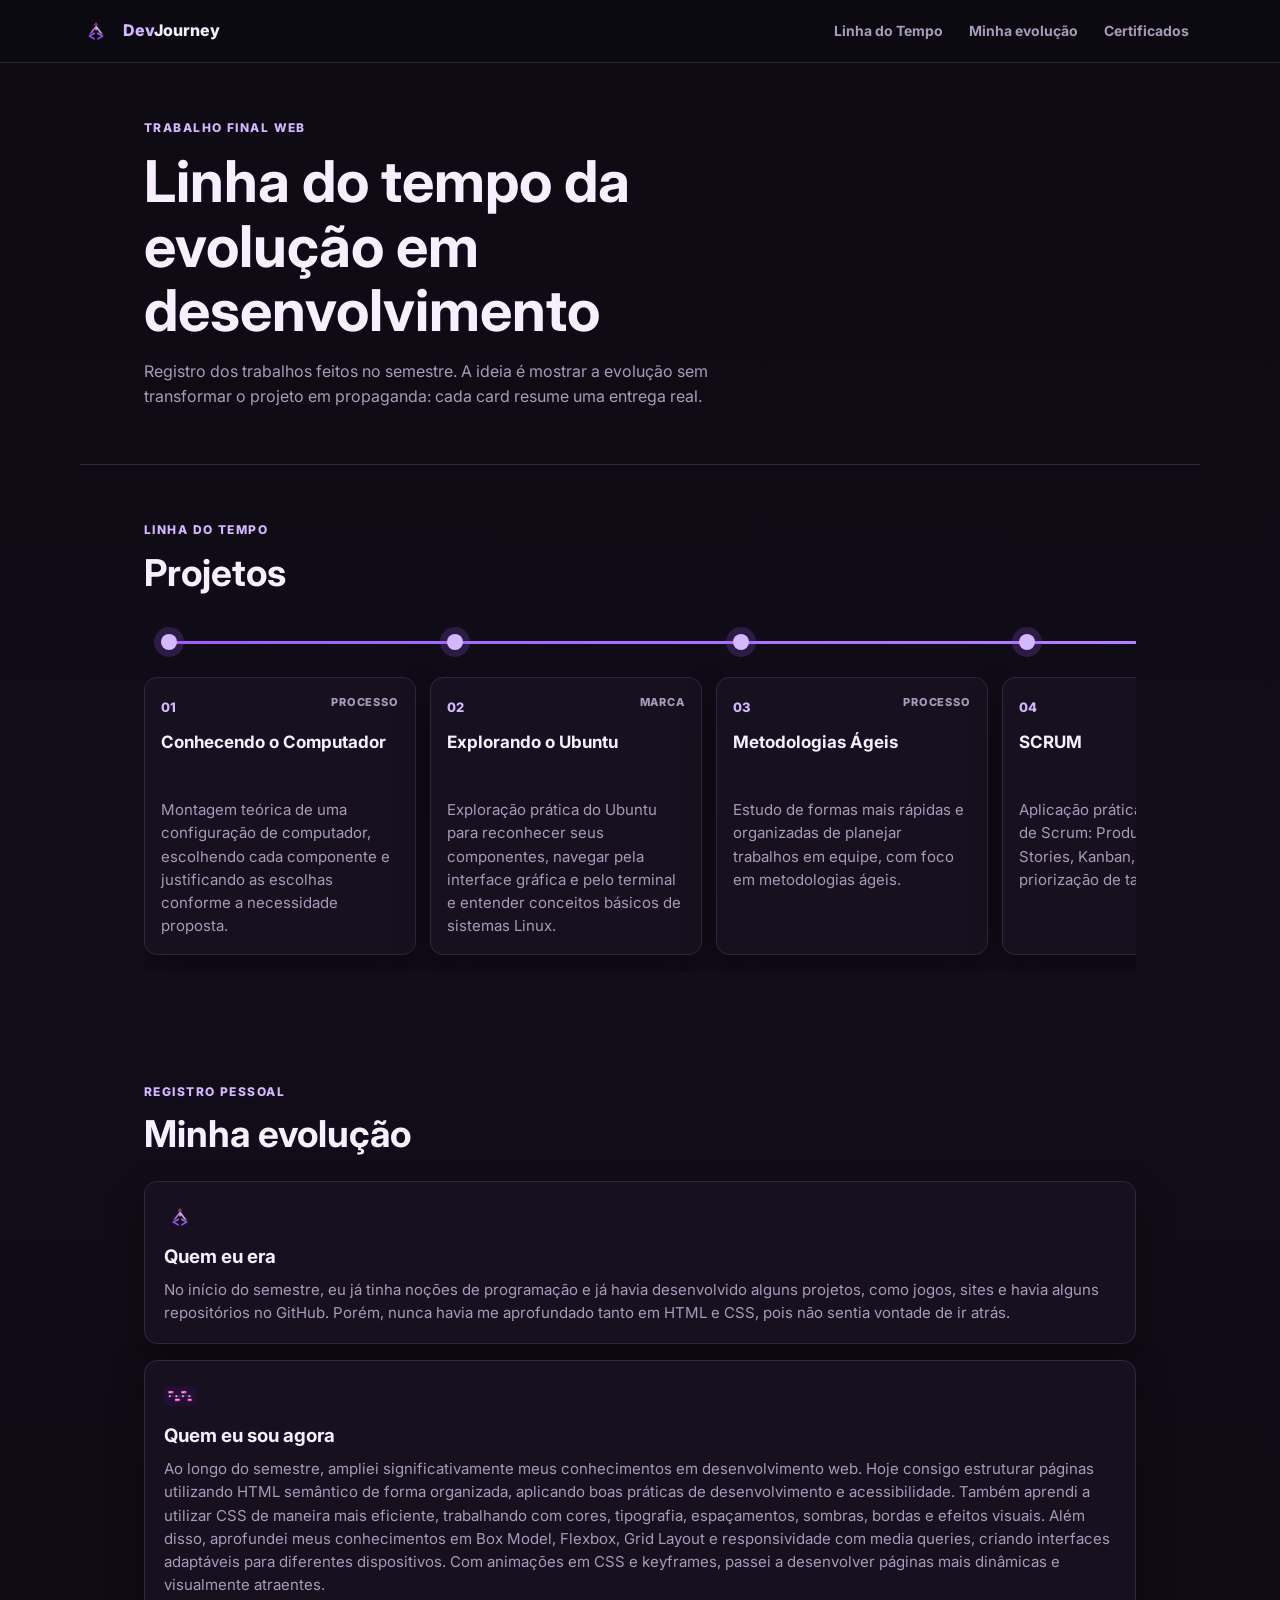
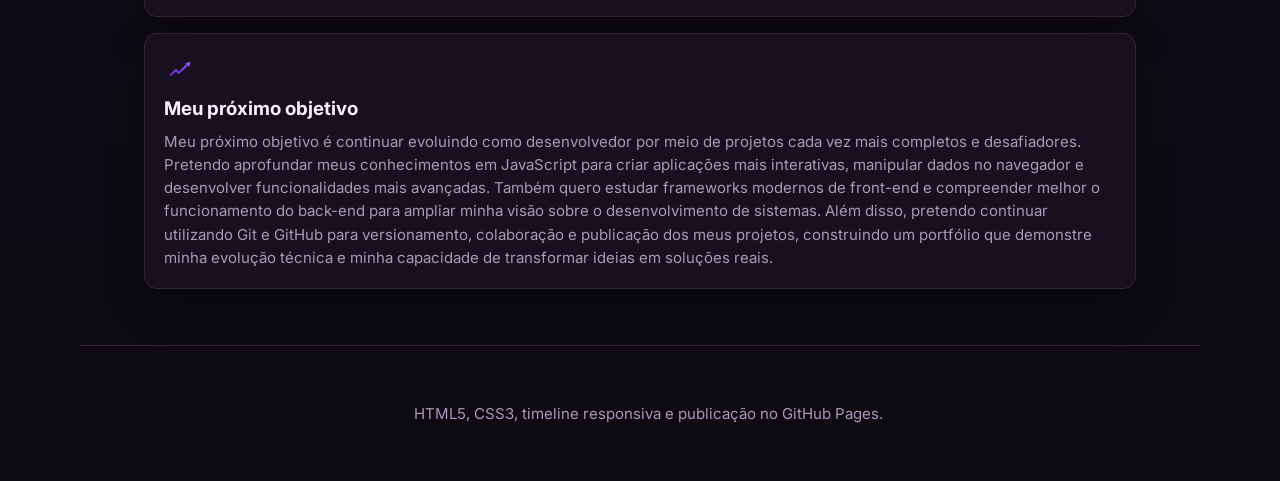
==== commit 7c8d6e4e: "Adiciona imagens, página de certificados e melhora o css e html no geral" ====
--- a/index.html
+++ b/index.html
@@ -9,17 +9,19 @@
       rel="stylesheet"
     />
     <link rel="stylesheet" href="style.css" />
+    <link rel="icon" type="image/x-icon" href="logo.ico" />
   </head>
   <body>
     <header class="barratopo" id="inicio">
       <a class="logomarca" href="#inicio">
-        <img src="images/logo.svg" alt="" />
-        <span></span>
+        <img src="images/logo.ico" alt="" />
+        <span><span class="roxinho">Dev</span>Journey</span>
       </a>
 
       <nav class="navegacaotopo">
-        <a href="#timeline">Timeline</a>
+        <a href="#timeline">Linha do Tempo</a>
         <a href="#evolucao">Minha evolução</a>
+        <a href="certificados.html">Certificados</a>
       </nav>
     </header>
 
@@ -131,7 +133,7 @@
           </article>
           <article class="cartaoprojeto">
             <span>11</span><small>animação</small>
-            <h3>HTML & CSS e Versionamento</h3>
+            <h3>HTML &amp; CSS e Versionamento</h3>
             <p>
               Criação de uma página HTML autoral sobre música, publicada no
               GitHub usando linha de comando e repositório remoto.
@@ -206,51 +208,49 @@
 
         <div class="areaevolucao">
           <article class="painelevolucao">
-            <img src="images/logo.svg" alt="" />
+            <img src="images/logo.ico" alt="" />
             <h3>Quem eu era</h3>
             <p>
-              No início do semestre eu conhecia a internet apenas como usuário.
-              Eu sabia acessar sites, clicar em links, preencher formulários e
-              pesquisar informações, mas não entendia como uma página era criada
-              por dentro. HTML e CSS pareciam assuntos distantes, cheios de
-              regras e detalhes difíceis. Minha expectativa era aprender o
-              básico para conseguir montar uma página simples, entender a função
-              de cada arquivo e perder o medo de mexer em código.
+              No início do semestre, eu já tinha noções de programação e já
+              havia desenvolvido alguns projetos, como jogos, sites e havia
+              alguns repositórios no GitHub. Porém, nunca havia me aprofundado
+              tanto em HTML e CSS, pois não sentia vontade de ir atrás.
             </p>
           </article>
 
           <article class="painelevolucao">
-            <img src="images/timeline.svg" alt="" />
+            <img src="images/timeline.png" alt="" />
             <h3>Quem eu sou agora</h3>
             <p>
-              Agora consigo estruturar uma página com HTML semântico, usando
-              header, nav, main, section, article e footer de forma organizada.
-              Aprendi a aplicar estilos com CSS, trabalhar com cores, fontes,
-              espaçamentos, sombras, bordas arredondadas e efeitos de hover.
-              Também entendi melhor o Box Model, Flexbox e Grid, que me ajudaram
-              a construir layouts mais limpos. Com media queries, aprendi a
-              adaptar uma interface para desktop, tablet e celular. Com
-              keyframes, consegui criar animações como entrada suave, movimento
-              lateral e pulso nos elementos da timeline.
+              Ao longo do semestre, ampliei significativamente meus
+              conhecimentos em desenvolvimento web. Hoje consigo estruturar
+              páginas utilizando HTML semântico de forma organizada, aplicando
+              boas práticas de desenvolvimento e acessibilidade. Também aprendi
+              a utilizar CSS de maneira mais eficiente, trabalhando com cores,
+              tipografia, espaçamentos, sombras, bordas e efeitos visuais. Além
+              disso, aprofundei meus conhecimentos em Box Model, Flexbox, Grid
+              Layout e responsividade com media queries, criando interfaces
+              adaptáveis para diferentes dispositivos. Com animações em CSS e
+              keyframes, passei a desenvolver páginas mais dinâmicas e
+              visualmente atraentes.
             </p>
           </article>
 
           <article class="painelevolucao">
-            <img src="images/logo.svg" alt="" />
+            <img src="images/seta.png" alt="" />
             <h3>Meu próximo objetivo</h3>
             <p>
-              Meu próximo objetivo é continuar praticando HTML e CSS em projetos
-              reais, melhorando minha organização visual e minha responsividade.
-              Também quero aprender JavaScript para criar páginas mais
-              interativas, validar formulários e desenvolver pequenos sistemas
-              no navegador. Depois disso, pretendo estudar frameworks de
-              front-end e entender melhor como o back-end funciona. Quero
-              continuar usando Git e GitHub para versionar meus projetos,
-              publicar no GitHub Pages e montar um portfólio com trabalhos cada
-              vez mais completos. Este projeto mostra que minha base evoluiu:
-              hoje eu não apenas vejo uma página pronta, mas entendo como
-              planejar, construir, ajustar e publicar uma interface web com mais
-              segurança, critério e autonomia.
+              Meu próximo objetivo é continuar evoluindo como desenvolvedor por
+              meio de projetos cada vez mais completos e desafiadores. Pretendo
+              aprofundar meus conhecimentos em JavaScript para criar aplicações
+              mais interativas, manipular dados no navegador e desenvolver
+              funcionalidades mais avançadas. Também quero estudar frameworks
+              modernos de front-end e compreender melhor o funcionamento do
+              back-end para ampliar minha visão sobre o desenvolvimento de
+              sistemas. Além disso, pretendo continuar utilizando Git e GitHub
+              para versionamento, colaboração e publicação dos meus projetos,
+              construindo um portfólio que demonstre minha evolução técnica e
+              minha capacidade de transformar ideias em soluções reais.
             </p>
           </article>
         </div>
--- a/style.css
+++ b/style.css
@@ -34,6 +34,10 @@
   max-width: 100%;
 }
 
+.roxinho {
+  color: var(--lilas);
+}
+
 a {
   color: inherit;
   text-decoration: none;
@@ -69,6 +73,18 @@
   border-radius: 9px;
 }
 
+.marcaplaceholder {
+  width: 32px;
+  height: 32px;
+  border-radius: 9px;
+  display: grid;
+  place-items: center;
+  background: linear-gradient(135deg, var(--roxo), var(--rosa));
+  color: var(--texto);
+  font-size: 12px;
+  font-weight: 800;
+}
+
 .navegacaotopo {
   gap: 4px;
 }
@@ -81,7 +97,8 @@
   border-radius: 9px;
 }
 
-.navegacaotopo a:hover {
+.navegacaotopo a:hover,
+.navegacaotopo a.ativo {
   color: var(--texto);
   background: var(--painel-2);
 }
@@ -132,6 +149,13 @@
 
 .cabecalhosecao {
   margin-bottom: 26px;
+}
+
+.divisorsecao {
+  border: 0;
+  height: 1px;
+  margin-top: 14px;
+  background: linear-gradient(90deg, transparent, var(--borda), transparent);
 }
 
 .trilhaprojetos {
@@ -289,11 +313,161 @@
   display: flex;
   justify-content: space-between;
   gap: 16px;
+  text-align: center;
+  justify-content: center;
   border-top: 1px solid var(--borda);
 }
 
 .rodape strong {
   color: var(--lilas);
+}
+
+.arearesumo {
+  display: grid;
+  grid-template-columns: repeat(2, minmax(0, 1fr));
+  gap: 16px;
+  margin-top: 28px;
+}
+
+.painelresumo {
+  background: var(--painel);
+  border: 1px solid var(--borda);
+  border-radius: 13px;
+  padding: 19px;
+  box-shadow: var(--sombra);
+  animation: entrar-baixo 0.55s ease both;
+}
+
+.painelresumo strong {
+  display: block;
+  margin-bottom: 6px;
+  color: var(--texto);
+  font-size: 28px;
+  line-height: 1;
+}
+
+.painelresumo span {
+  color: var(--fraco);
+  font-size: 14px;
+}
+
+.gradecertificados {
+  display: grid;
+  grid-template-columns: repeat(3, minmax(0, 1fr));
+  gap: 16px;
+}
+
+.cartaocertificado {
+  position: relative;
+  min-height: 100%;
+  display: flex;
+  flex-direction: column;
+  padding: 18px;
+  background: var(--painel);
+  border: 1px solid var(--borda);
+  border-radius: 13px;
+  box-shadow: var(--sombra);
+  transition:
+    transform 0.2s ease,
+    border-color 0.2s ease,
+    background 0.2s ease;
+  animation: entrar-baixo 0.55s ease both;
+}
+
+.cartaocertificado:hover {
+  transform: translateY(-4px);
+  border-color: #68458f;
+  background: var(--painel-2);
+}
+
+.topocertificado {
+  display: flex;
+  justify-content: space-between;
+  align-items: flex-start;
+  gap: 10px;
+  margin-bottom: 12px;
+}
+
+.topocertificado span {
+  color: var(--lilas);
+  font-size: 12px;
+  font-weight: 800;
+  letter-spacing: 0.08em;
+  text-transform: uppercase;
+}
+
+.topocertificado small {
+  color: var(--fraco);
+  font-size: 12px;
+  font-weight: 700;
+  white-space: nowrap;
+}
+
+.cartaocertificado h3 {
+  min-height: auto;
+  margin: 0 0 10px;
+  font-size: 18px;
+}
+
+.cartaocertificado p {
+  color: var(--fraco);
+  font-size: 15px;
+}
+
+.dadoscertificado {
+  display: grid;
+  gap: 10px;
+  margin-top: 16px;
+  padding-top: 14px;
+  border-top: 1px solid var(--borda);
+}
+
+.dadoscertificado li {
+  list-style: none;
+}
+
+.dadoscertificado strong {
+  display: block;
+  margin-bottom: 2px;
+  color: var(--lilas);
+  font-size: 11px;
+  font-weight: 800;
+  letter-spacing: 0.08em;
+  text-transform: uppercase;
+}
+
+.dadoscertificado span {
+  color: var(--texto);
+  font-size: 14px;
+}
+
+.linkcertificado {
+  margin-top: auto;
+  padding-top: 16px;
+}
+
+.linkcertificado a {
+  display: inline-flex;
+  align-items: center;
+  justify-content: center;
+  width: 100%;
+  padding: 12px 16px;
+  border-radius: 12px;
+  border: 1px solid rgba(211, 183, 255, 0.28);
+  background: rgba(255, 255, 255, 0.03);
+  color: var(--texto);
+  font-size: 14px;
+  font-weight: 700;
+  transition:
+    border-color 0.2s ease,
+    background 0.2s ease,
+    color 0.2s ease;
+}
+
+.linkcertificado a:hover {
+  border-color: rgba(211, 183, 255, 0.6);
+  background: rgba(159, 92, 255, 0.16);
+  color: #fff;
 }
 
 @keyframes entrar-baixo {
@@ -329,6 +503,11 @@
   .trilhaprojetos {
     --card: 256px;
   }
+
+  .arearesumo,
+  .gradecertificados {
+    grid-template-columns: repeat(2, minmax(0, 1fr));
+  }
 }
 
 @media (max-width: 767px) {
@@ -354,4 +533,13 @@
   .trilhaprojetos {
     --card: 1171px;
   }
-}
+
+  .arearesumo,
+  .gradecertificados {
+    grid-template-columns: 1fr;
+  }
+
+  .topocertificado {
+    flex-direction: column;
+  }
+}
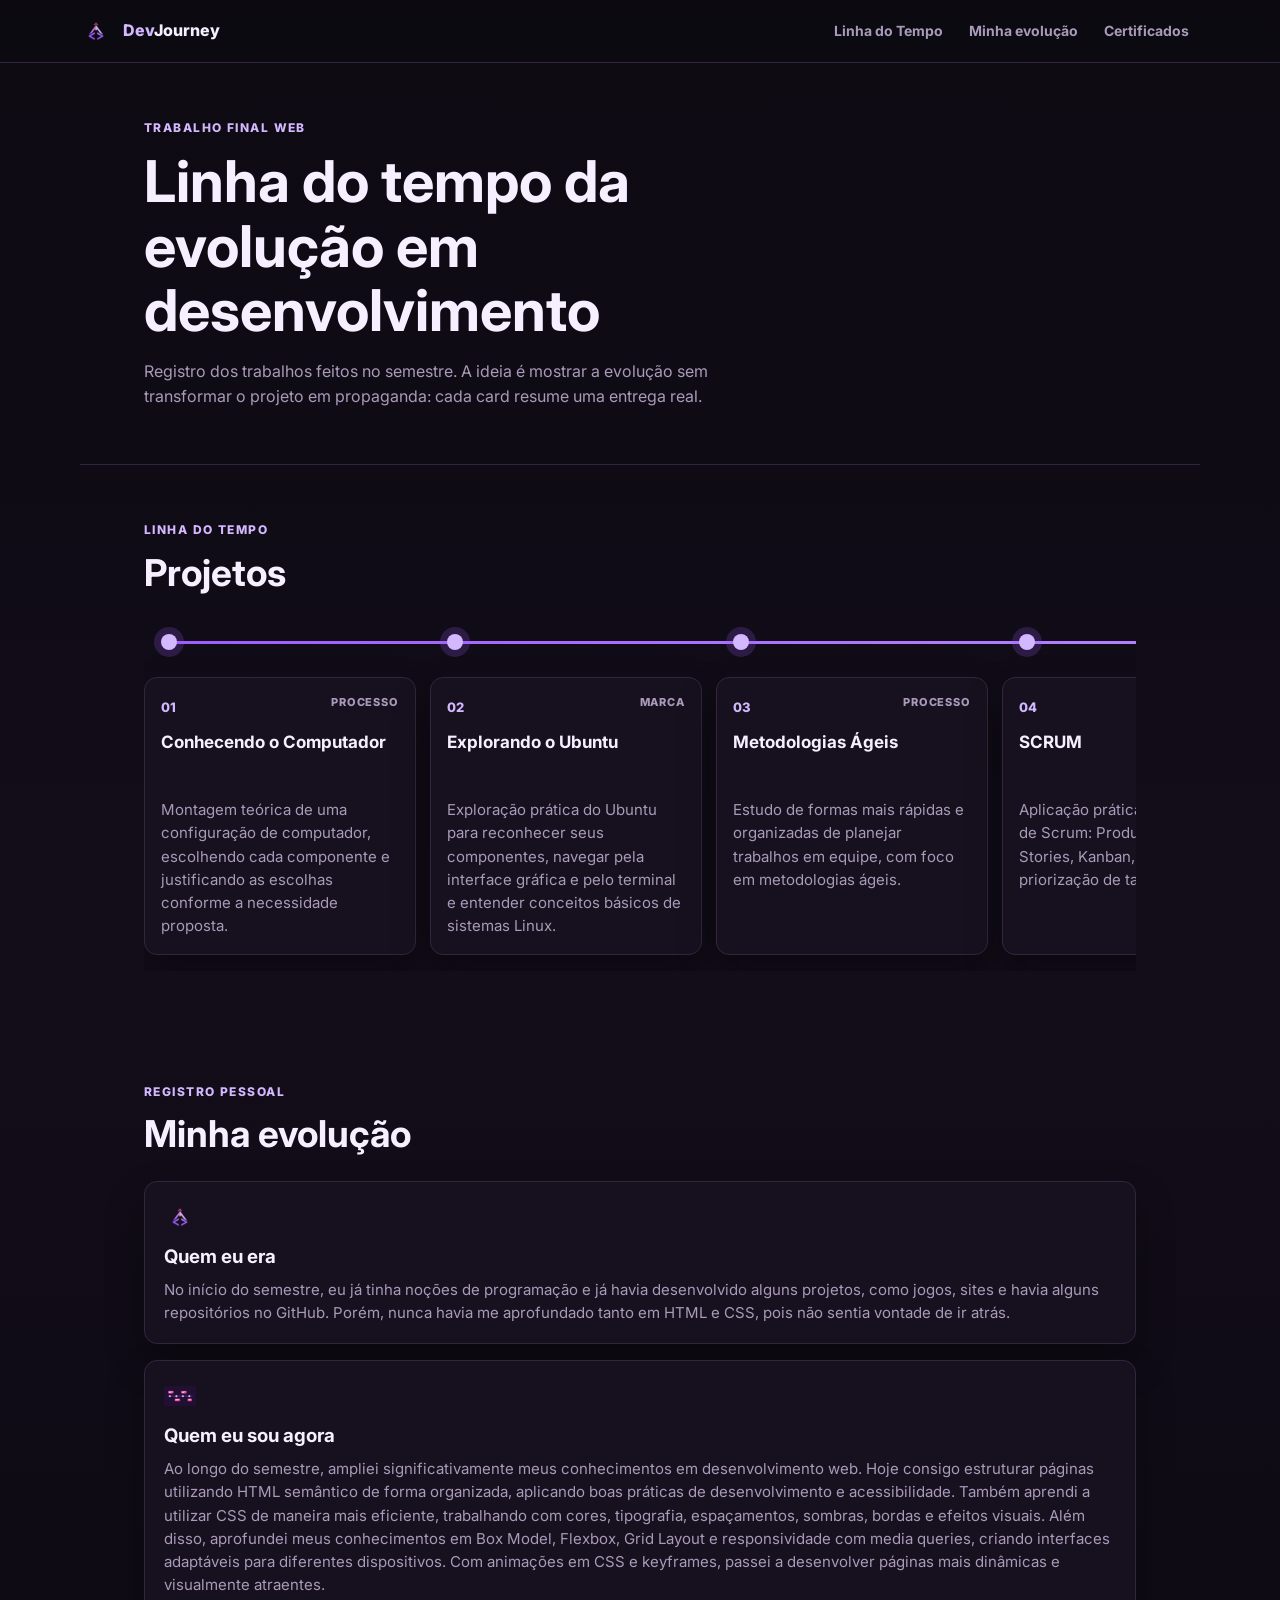
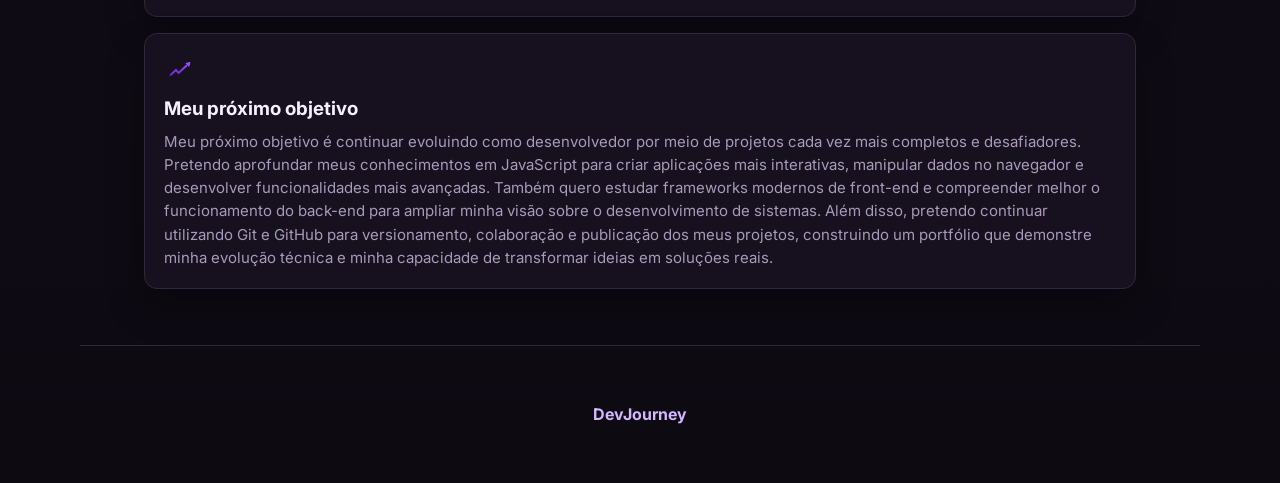
==== commit 67e5479f: "Adiciona imagens, página de certificados e melhora o css e html no geral" ====
--- a/index.html
+++ b/index.html
@@ -258,10 +258,7 @@
     </main>
 
     <footer class="rodape">
-      <strong></strong>
-      <span
-        >HTML5, CSS3, timeline responsiva e publicação no GitHub Pages.</span
-      >
+      <strong><a href="#">DevJourney</a></strong>
     </footer>
   </body>
 </html>
--- a/style.css
+++ b/style.css
@@ -378,6 +378,21 @@
   transform: translateY(-4px);
   border-color: #68458f;
   background: var(--painel-2);
+}
+
+.imagemprojeto {
+  margin: -18px -18px 14px;
+  aspect-ratio: 16 / 9;
+  overflow: hidden;
+  border-radius: 13px 13px 0 0;
+  background: var(--painel-2);
+  border-bottom: 1px solid var(--borda);
+}
+
+.imagemprojeto img {
+  width: 100%;
+  height: 100%;
+  object-fit: cover;
 }
 
 .topocertificado {
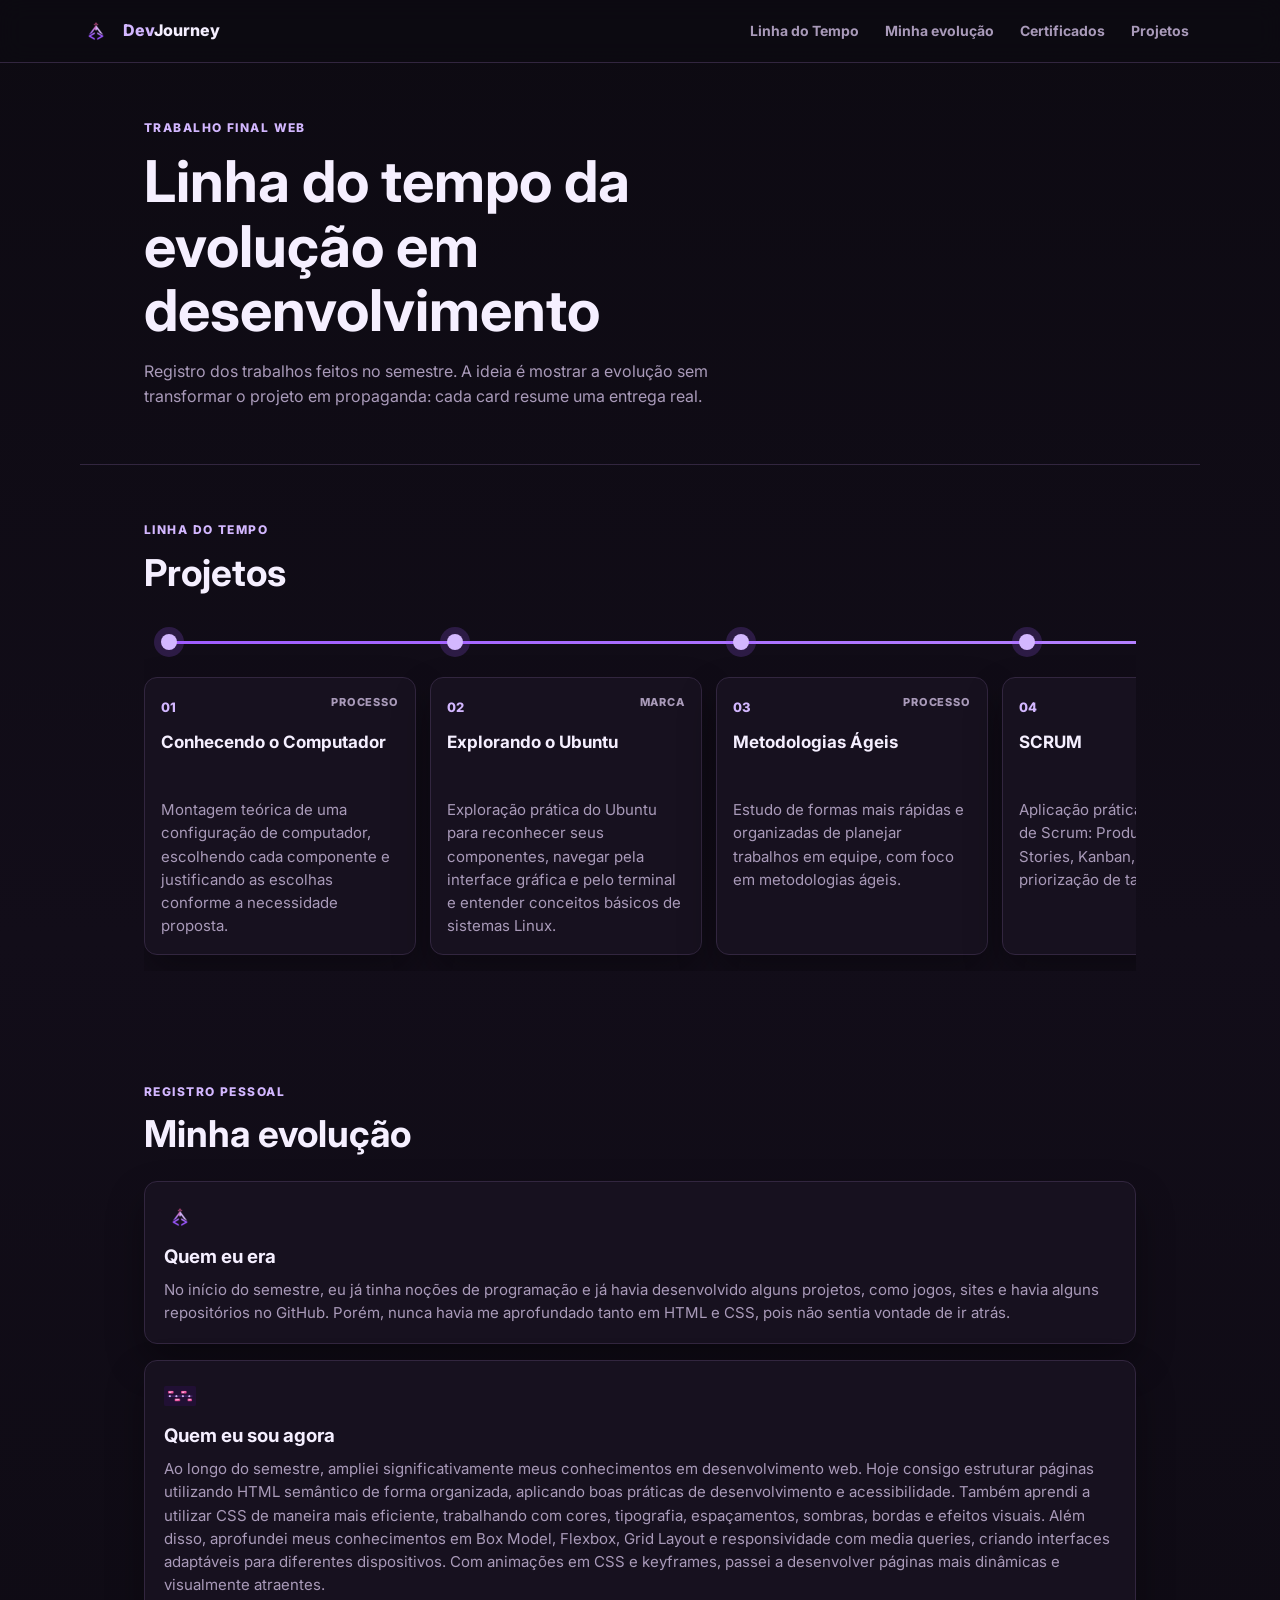
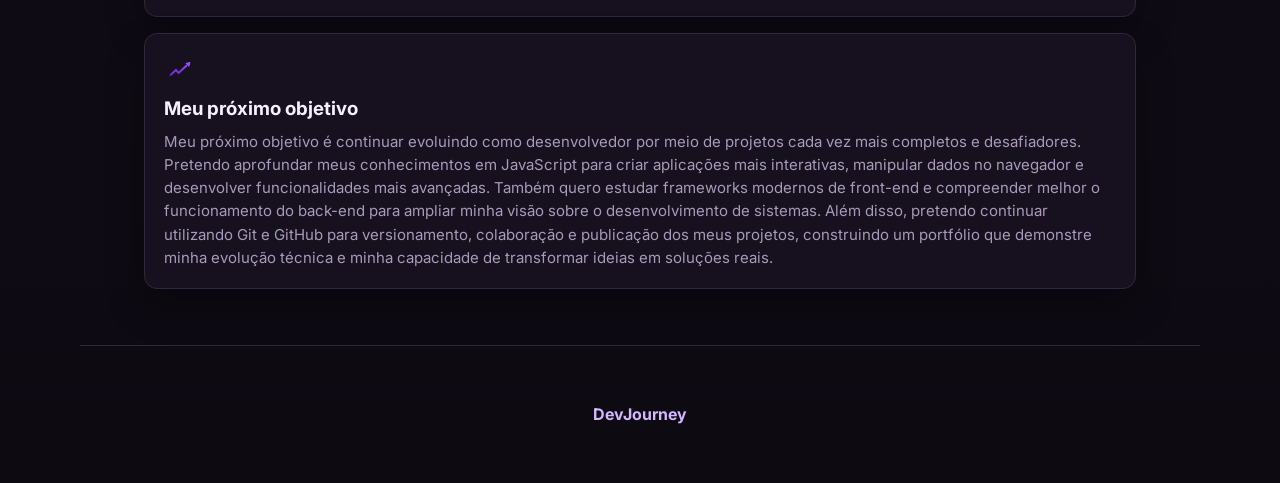
==== commit 8a9fd3fb: "adiciona seção de projetos" ====
--- a/index.html
+++ b/index.html
@@ -20,8 +20,9 @@
 
       <nav class="navegacaotopo">
         <a href="#timeline">Linha do Tempo</a>
-        <a href="#evolucao">Minha evolução</a>
+        <a href="#evolucao" class="evolucao">Minha evolução</a>
         <a href="certificados.html">Certificados</a>
+        <a href="projetos.html">Projetos</a>
       </nav>
     </header>
 
--- a/style.css
+++ b/style.css
@@ -527,12 +527,35 @@
 
 @media (max-width: 767px) {
   .barratopo {
-    align-items: flex-start;
     flex-direction: column;
+    align-items: center;
+    gap: 10px;
+    padding: 12px 5vw;
+  }
+
+  .logomarca img {
+    display: none;
+  }
+
+  .logomarca {
+    display: none;
   }
 
   .navegacaotopo {
+    width: 100%;
+    justify-content: center;
     flex-wrap: wrap;
+    gap: 4px;
+  }
+
+  .navegacaotopo a {
+    font-size: 12px;
+    padding: 6px 9px;
+  }
+
+  .evolucao {
+    display: none;
+    font-size: 0px;
   }
 
   .secaoabertura,
@@ -546,7 +569,8 @@
   }
 
   .trilhaprojetos {
-    --card: 1171px;
+    --card: 85vw;
+    --gap: 10px;
   }
 
   .arearesumo,
